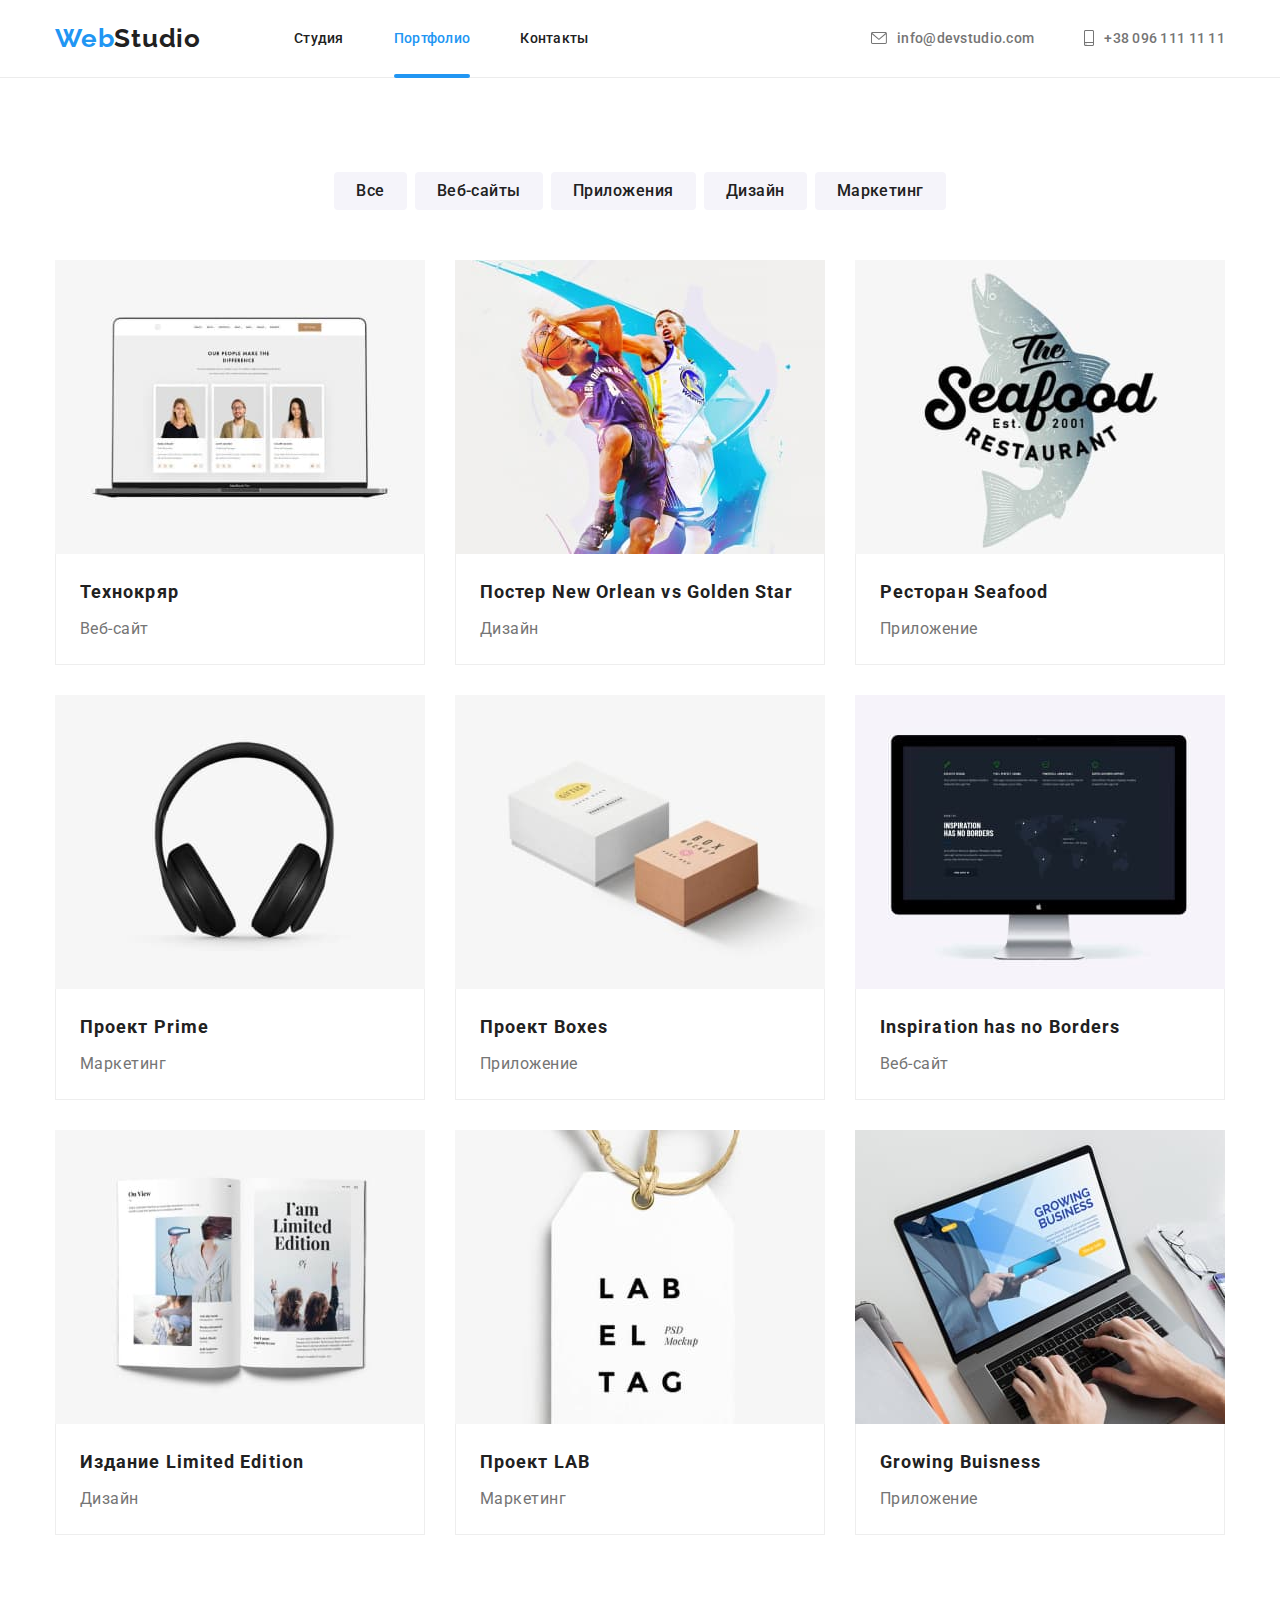
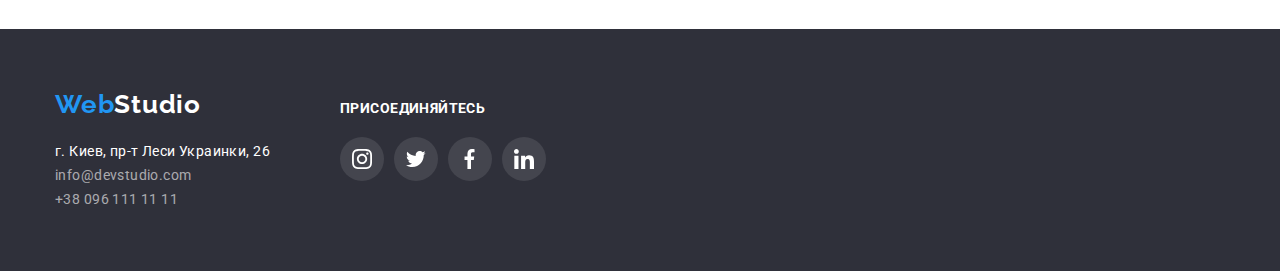
==== portfolio.html @ 673329dc "1" ====
<!DOCTYPE html>
<html lang="ru">
  <head>
    <meta charset="UTF-8" />
    <meta http-equiv="X-UA-Compatible" content="IE=edge" />
    <meta name="viewport" content="width=device-width, initial-scale=1.0" />
    <title>Homework1</title>
    <link
      rel="stylesheet"
      href="https://cdnjs.cloudflare.com/ajax/libs/modern-normalize/1.1.0/modern-normalize.min.css"
    />
    <link rel="stylesheet" href="./css/styles.css" />
    <link rel="preconnect" href="https://fonts.googleapis.com" />
    <link rel="preconnect" href="https://fonts.gstatic.com" crossorigin />
    <link
      href="https://fonts.googleapis.com/css2?family=Raleway:wght@700&family=Roboto:wght@400;500;700;900&display=swap"
      rel="stylesheet"
    />
  </head>
  <body>
    <header class="header-background">
      <div class="header-content container">
        <a href="./index.html" class="logo-link">
          <span class="logo-part">Web</span><span class="logo">Studio</span>
        </a>
        <nav class="main-nav">
          <ul class="site-nav">
            <li class="links"><a href="./index.html" class="link">Студия</a></li>
            <li class="links"><a href="./portfolio.html" class="link current">Портфолио</a></li>
            <li class="links"><a href="" class="link">Контакты</a></li>
          </ul>
        </nav>
        <ul class="contacts-nav">
          <li class="links">
            <a href="mailto:info@devstudio.com" class="link-contacts">
              <svg class="mail-icon" width="16px" height="12px">
                <use href="./images/symbol-defs.svg#icon-mail"></use>
              </svg>
              info@devstudio.com
            </a>
          </li>
          <li class="links">
            <a href="tel:+380961111111" class="link-contacts"
              ><svg class="phone-icon" width="10px" height="16px">
                <use href="./images/symbol-defs.svg#icon-smartphone"></use>
              </svg>
              +38 096 111 11 11</a
            >
          </li>
        </ul>
      </div>
    </header>
    <main>
      <section class="main">
        <div class="container">
        <ul class="portfolio-buttons">
          <li class="buttons"><button type="button" class="button-portfolio cursor">Все</button></li>
          <li class="buttons"><button type="button" class="button-portfolio cursor">Веб-сайты</button></li>
          <li class="buttons"><button type="button" class="button-portfolio cursor">Приложения</button></li>
          <li class="buttons"><button type="button" class="button-portfolio cursor">Дизайн</button></li>
          <li class="buttons"><button type="button" class="button-portfolio cursor">Маркетинг</button></li>
        </ul>
        <ul class="portfolio-projects">
          <li class="portfolio-list">
            <a href="">
            <div class="overlay">
            <img width="370" src="./images/Portfolio.jpg" alt="изображение вебсайта" class="project-pic"/>
            <p class="overlay-text">Ресурс предлагает комплексные предложения с разным уровнем функционала и сервисов. Все это позволит посетителю получить исчерпывающие сведения о компании или частном лице.</p>
          </div>
              <div class="card-content"><h2 class="project-name">Технокряр</h2>
              <p class="projects-description">Веб-сайт</p></div>
              </a>
          </li>
          <li class="portfolio-list">
            <a href=""></a>
            <div class="overlay">
              <img width="370" src="./images/Portfolio1.jpg" alt="постер" class="project-pic"/>
              <p class="overlay-text">Ресурс предлагает комплексные предложения с разным уровнем функционала и сервисов. Все это позволит посетителю получить исчерпывающие сведения о компании или частном лице.</p>
          </div>
              <div class="card-content"><h2 class="project-name">Постер New Orlean vs Golden Star</h2>
              <p class="projects-description">Дизайн</p></div></a>
          </li>
          <li class="portfolio-list"> 
          <a href="">
            <div class="overlay"> <img width="370" src="./images/Portfolio2.jpg" alt="лого ресторана" class="project-pic"/>
            <p class="overlay-text">Ресурс предлагает комплексные предложения с разным уровнем функционала и сервисов. Все это позволит посетителю получить исчерпывающие сведения о компании или частном лице.</p>
          </div>
              <div class="card-content"><h2 class="project-name">Ресторан Seafood</h2>
              <p class="projects-description">Приложение</p></div></a>
          </li>
          <li class="portfolio-list">
            <a href="">
           <div class="overlay"><img width="370" src="./images/porbtofio3.jpg" alt="наушники" class="project-pic"/>
              <p class="overlay-text">Ресурс предлагает комплексные предложения с разным уровнем функционала и сервисов. Все это позволит посетителю получить исчерпывающие сведения о компании или частном лице.</p>
          </div>
            <div class="card-content"><h2 class="project-name">Проект Prime</h2>
              <p class="projects-description">Маркетинг</p></div> </a>
          </li>
          <li class="portfolio-list">
            <a href=""></a>
           <div class="overlay">
              <img width="370" src="./images/portfolio4.jpg" alt="коробки" class="project-pic"/>
             <p class="overlay-text">Ресурс предлагает комплексные предложения с разным уровнем функционала и сервисов. Все это позволит посетителю получить исчерпывающие сведения о компании или частном лице.</p>
          </div>
              <div class="card-content"><h2 class="project-name">Проект Boxes</h2>
              <p class="projects-description">Приложение</p></div></a>
          </li>
          <li class="portfolio-list">
            <a href="">
         <div class="overlay">  
           <img width="370" src="./images/portfolio5.jpg" alt="вебсайт" class="project-pic"/>
          <p class="overlay-text">Ресурс предлагает комплексные предложения с разным уровнем функционала и сервисов. Все это позволит посетителю получить исчерпывающие сведения о компании или частном лице.</p>
          </div>
          <div class="card-content"><h2 class="project-name">Inspiration has no Borders</h2>
              <p class="projects-description">Веб-сайт</p></div></a>
          </li>
          <li class="portfolio-list">
            <a href="">
         <div class="overlay">  
              <img width="370" src="./images/portfolio6.jpg" alt="книга" class="project-pic" />
      <p class="overlay-text">Ресурс предлагает комплексные предложения с разным уровнем функционала и сервисов. Все это позволит посетителю получить исчерпывающие сведения о компании или частном лице.</p>
          </div>
              <div class="card-content"><h2 class="project-name">Издание Limited Edition</h2>
              <p class="projects-description">Дизайн</p></div></a>
          </li>
          <li class="portfolio-list">
            <a href=""></a>
          <div class="overlay">  
              <img width="370" src="./images/portfolio7.jpg" alt="книга" class="project-pic"/>
    <p class="overlay-text">Ресурс предлагает комплексные предложения с разным уровнем функционала и сервисов. Все это позволит посетителю получить исчерпывающие сведения о компании или частном лице.</p>
          </div>
              <div class="card-content"><h2 class="project-name">Проект LAB</h2>
              <p class="projects-description">Маркетинг</p></div></a>
          </li>
          <li class="portfolio-list">
            <a href="">
           <div class="overlay"> <img width="370" src="./images/portfolio8.jpg" alt="книга" class="project-pic"/>
              <p class="overlay-text">Ресурс предлагает комплексные предложения с разным уровнем функционала и сервисов. Все это позволит посетителю получить исчерпывающие сведения о компании или частном лице.</p>
          </div>
            <div class="card-content"><h2 class="project-name">Growing Buisness</h2>
              <p class="projects-description">Приложение</p></div></a>
          </li>
        </ul>
        </div>
      </section>
    </main>
    <footer class="footer">
      <div class="footer-info container">
     <div><a href="/index.html" class="logo-link">
       <span class="logo-part">Web</span><span class="logo-footer">Studio</span>
      </a>
      <address class="adress">
        г. Киев, пр-т Леси Украинки, 26
        <ul>
          <li>
            <a href="mailto:info@devstudio.com" class="link-contacts">info@devstudio.com</a>
          </li>
          <li class="footer-content"><a href="tel:+380961111111" class="link-contacts">+38 096 111 11 11</a></li>
        </ul></div> 
        <div class="social-footer">
      <h3 class="footer-title">Присоединяйтесь</h3>
      <ul class="footer-social-links">
        <li class="footer-links"><a href="" class="social-link-footer">
          <svg class="icon-style">
          <use href="./images/symbol-defs.svg#icon-instagram"></use>
                    </svg>
                  </a></li>
                  <li class="footer-links"><a href="" class="social-link-footer">
                    <svg class="icon-style">
                      <use href="./images/symbol-defs.svg#icon-twitter"></use>
                    </svg>
                  </a></li>
                 <li class="footer-links"><a href="" class="social-link-footer"
                    ><svg class="icon-style">
                      <use href="./images/symbol-defs.svg#icon-facebook"></use>
                    </svg>
                  </a></li>
                  <li class="footer-links"><a href="" class="social-link-footer"
                    ><svg class="icon-style">
                      <use href="./images/symbol-defs.svg#icon-linkedin"></use>
                    </svg>
                  </a></li>
                  </ul>
                  </div>
                  </div>
    </footer>
  </body>
</html>
---- css/styles.css ----
:root {
  --main-text-color: #212121;
  --secondary-color: #757575;
  --color-for-buttons: #2196f3;
}

body {
  color: var(--main-text-color);
  font-family: Roboto, sans-serif, Verdana, Geneva, Tahoma, sans-serif;
}
ul {
  list-style: none;
  text-decoration: none;
  padding-left: 0;
  margin-top: 0;
  margin-bottom: 0;
}

a {
  text-decoration: none;
}
p,
h2,
h3 {
  margin-top: 0px;
  margin-bottom: 0px;
}

img {
  display: block;
}

/* Header */
.sections {
  padding-top: 94px;
  padding-bottom: 94px;
}

.section-about-us {
  margin: 0px 0px 94px 0px;
}

.main-nav {
  margin-left: 93px;
  display: flex;
  align-items: center;
}
.container {
  width: 1200px;
  padding-left: 15px;
  padding-right: 15px;
  margin-left: auto;
  margin-right: auto;
  margin-bottom: 0;
}

.header-content {
  display: flex;
  align-items: center;
}

.site-nav > .links {
  margin-right: 50px;
}

.header-links:last-child {
  margin-right: 0;
}

.link {
  display: block;
  padding: 32px 0px 32px 0px;
  position: relative;
}

.header-background {
  color: #ffffff;
  border-bottom: 1px solid #ececec;
}

.text-decor {
  text-decoration: none;
}

.mail-icon {
  fill: currentColor;
  margin-right: 10px;
}

.phone-icon {
  fill: currentColor;
  margin-right: 10px;
}

/* Logo */

.logo {
  color: var(--main-text-color);
}

.logo-part {
  color: #2196f3;
  margin-top: 60px;
}

.logo-link {
  text-decoration: none;
  font-family: Raleway, sans-serif;
  font-weight: 700;
  font-size: 26px;
  line-height: 1.19;
  letter-spacing: 0.03em;
  display: inline-block;
}
.logo-footer {
  color: white;
}
/* hero */
/* hero */

.hero-section {
  background-color: #2f303a;
  max-width: 1600px;
  margin-right: auto;
  margin-left: auto;
  padding-top: 200px;
  padding-bottom: 200px;
  text-align: center;
  background-image: linear-gradient(rgba(47, 48, 58, 0.4), rgba(47, 48, 58, 0.4)),
    url(../images/bg-img.jpg);
}
.hero-title {
  margin-top: 0px;
  font-weight: 900;
  font-size: 44px;
  line-height: 1.36;
  letter-spacing: 0.06em;
  text-transform: uppercase;
  line-height: 60px;
  text-align: center;
  color: #ffffff;
}

.hero-container {
  width: 1200px;
  padding-left: 15px;
  padding-right: 15px;
  margin-left: auto;
  margin-right: auto;
}

.about-list {
  display: flex;
  margin-top: 0;
  margin-bottom: 0;
}

.box {
  max-width: 270px;
  justify-content: center;
  margin-right: auto;
}

.box:last-child {
  margin-right: 0;
}

/* about section */

.style-none {
  list-style: none;
}

.about-title {
  font-weight: 700;
  font-size: 14px;
  line-height: 1.14;
  letter-spacing: 0.03em;
  text-transform: uppercase;
  list-style: none;
  margin-top: 0px;
  margin-bottom: 10px;
}

.about-description {
  color: var(--secondary-color);
  font-size: 14px;
  line-height: 1.71;
  letter-spacing: 0.03em;
  list-style: none;
}
.our-projects {
  font-weight: 700;
  font-size: 36px;
  line-height: 1.16;
  text-align: center;
  letter-spacing: 0.03em;
  margin-bottom: 50px;
}

/* .our-work {
  display: flex;
  flex-wrap: wrap;
  justify-content: center;
  margin-bottom: 94px;
} */

.projects-list {
  display: flex;
  justify-content: center;
  align-items: center;
  margin-top: 0px;
  margin-bottom: 0px;
}

.project-img {
  display: block;
}

.projects-pic {
  margin-right: 30px;
}

.projects-pic:last-child {
  margin-right: 0;
}

/* our team */
.team {
  font-weight: 700;
  font-size: 36px;
  line-height: 1.16;
  text-align: center;
  letter-spacing: 0.03em;
  margin-bottom: 50px;
}

.team-social-link {
  margin-right: 10px;
}

.team-social-link:nth-child(4n) {
  margin-right: 0px;
}

.team-names {
  font-weight: 500;
  font-size: 16px;
  line-height: 1.18;
  text-align: center;
  letter-spacing: 0.03em;
  margin-bottom: 10px;
}

.team-list {
  display: flex;
  padding-left: 0;
  margin: 0;
  justify-content: center;
}

.team-card {
  margin-left: 30px;
  width: 270px;
  background-color: white;
  box-shadow: 0px 1px 3px rgba(0, 0, 0, 0.12), 0px 1px 1px rgba(0, 0, 0, 0.14),
    0px 2px 1px rgba(0, 0, 0, 0.2);
  border-radius: 0px 0px 4px 4px;
}

.team-card:first-child {
  margin-left: 0;
}

.team-card:nth-child(4n) {
  margin-right: 0;
}

.team-description {
  padding: 30px 0px 30px 0px;
}

.job-name {
  color: var(--secondary-color);
  font-size: 16px;
  line-height: 1.18;
  text-align: center;
  letter-spacing: 0.03em;
}

.section-color {
  background-color: #f5f4fa;
  padding: 94px 0px 94px 0px;
}

/* site-nav */
.site-nav {
  display: flex;
  list-style: none;
  margin-top: 0;
  margin-bottom: 0;
}

.site-nav .link {
  color: var(--main-text-color);
  font-weight: 500;
  font-size: 14px;
  line-height: 0.9;
  letter-spacing: 0.02em;
  text-decoration: none;
  transition-property: color;
  transition-duration: 250ms;
  transition-timing-function: cubic-bezier(0.4, 0, 0.2, 1);
}

.site-nav .link:hover,
.site-nav .link:focus {
  color: var(--color-for-buttons);
}
.site-nav .link.current {
  color: var(--color-for-buttons);
}

.current::after {
  position: absolute;
  content: '';
  display: block;
  bottom: -1px;
  background-color: var(--color-for-buttons);
  border-radius: 2px;
  width: 100%;
  height: 4px;
}

/* contacts nav */
.contacts-nav {
  list-style: none;
  display: flex;
  margin-left: auto;
  margin-top: 0px;
  margin-bottom: 0px;
  align-items: center;
}
.contacts-nav .links + .links {
  margin-left: 50px;
}

.links:nth-child(3) {
  margin-right: 0;
}

.link-contacts {
  color: var(--secondary-color);
  text-decoration: none;
  font-weight: 500;
  font-size: 14px;
  line-height: 16px;
  letter-spacing: 0.02em;
  display: flex;
  align-items: center;
  transition-property: color;
  transition-duration: 250ms;
  transition-timing-function: cubic-bezier(0.4, 0, 0.2, 1);
}

.link-contacts:focus,
.link-contacts:hover {
  color: var(--color-for-buttons);
}

/* button */
.button {
  color: #ffffff;
  background-color: #2196f3;
  box-shadow: 0px 4px 4px rgba(0, 0, 0, 0.15);
  border-radius: 4px;
  text-align: center;
  width: 200px;
  height: 50px;
  border-style: none;
  transition-property: background-color;
  transition-duration: 250ms;
  transition-timing-function: cubic-bezier(0.4, 0, 0.2, 1);
}

.button:hover,
.button:focus {
  background-color: #188ce8;
}

.cursor {
  cursor: pointer;
}

/* Portfolio! */
.portfolio-projects {
  margin-top: 0;
  margin-bottom: 0;
}

.project-pic {
  display: block;
  max-width: 100%;
  height: auto;
}

.background-thumb {
  position: absolute;
  width: 370px;
  height: 70px;
  bottom: 0;
  font-weight: 700;
  font-size: 14px;
  line-height: 1.14;
  text-align: center;
  letter-spacing: 0.03em;
  color: #ffffff;
  background-color: rgba(47, 48, 58, 0.8);
  padding: 27px 82px;
}

.thumb-position {
  position: relative;
  margin: 0;
}

.project-name {
  color: var(--main-text-color);
  font-weight: 700;
  font-size: 18px;
  line-height: 2;
  list-style: none;
  letter-spacing: 0.06em;
  margin-bottom: 4px;
}

.button-portfolio {
  background-color: #f5f4fa;
  border-radius: 4px;
  padding: 6px 22px;
  border-style: none;
  font-weight: 500;
  font-size: 16px;
  line-height: 1.62;
  text-align: center;
  letter-spacing: 0.03em;
  color: #212121;
  transition-property: background-color, box-shadow, color;
  transition-duration: 250ms;
  transition-timing-function: cubic-bezier(0.4, 0, 0.2, 1);
}

.button-portfolio:focus,
.button-portfolio:hover {
  background-color: #2196f3;
  box-shadow: 0px 3px 1px rgba(0, 0, 0, 0.1), 0px 1px 2px rgba(0, 0, 0, 0.08),
    0px 2px 2px rgba(0, 0, 0, 0.12);
  color: white;
}

.portfolio-buttons {
  display: flex;
  justify-content: center;
  margin-bottom: 50px;
}

.buttons {
  margin-right: 8px;
}

.buttons:last-child {
  margin-right: 0;
}

.portfolio-projects {
  display: flex;
  flex-wrap: wrap;
}

.portfolio-list {
  width: 370px;
  margin-right: 30px;
  margin-bottom: 30px;
  transition-property: box-shadow;
  transition-duration: 250ms;
  transition-timing-function: cubic-bezier(0.4, 0, 0.2, 1);
}

.portfolio-list:hover,
.portfolio-list:focus {
  box-shadow: 0px 1px 1px rgba(0, 0, 0, 0.12), 0px 4px 4px rgba(0, 0, 0, 0.06),
    1px 4px 6px rgba(0, 0, 0, 0.16);
}

.card-content {
  border-bottom: 1px solid #eeeeee;
  border-left: 1px solid #eeeeee;
  border-right: 1px solid #eeeeee;
  padding: 20px 24px 20px 24px;
}

.portfolio-list:nth-last-child(-n + 3) {
  margin-bottom: 0;
}

.portfolio-list:nth-child(3n) {
  margin-right: 0;
}

.projects-description {
  color: var(--secondary-color);
  font-size: 16px;
  line-height: 1.88;
  letter-spacing: 0.03em;
  list-style: none;
}
.projects-description:nth-child(n + 6) {
  margin-bottom: 0;
}

.main {
  padding-bottom: 94px;
  padding-top: 94px;
}

.adress {
  font-weight: 400;
  font-style: normal;
  font-size: 14px;
  line-height: 1.71;
  letter-spacing: 0.03em;
  color: #ffffff;
  margin-top: 20px;
}

.footer {
  background-color: #2f303a;
  padding: 60px 0px 60px 0px;
}
.adress a {
  font-weight: 400;
  font-size: 14px;
  line-height: 1.71;
  letter-spacing: 0.03em;
  color: rgba(255, 255, 255, 0.6);
  text-decoration: none;
  font-style: normal;
}

.social-links {
  display: flex;
  justify-content: center;
  margin: 15px 0px 0px 0px;
}

.svg-background {
  background-color: #f5f4fa;
  border-radius: 4px;
  text-align: center;
  width: 270px;
  height: 120px;
  display: flex;
  justify-content: center;
  align-items: center;
  margin-bottom: 30px;
}

.social-link {
  width: 44px;
  height: 44px;
  border-radius: 50%;
  align-items: center;
  background-color: white;
  justify-content: center;
  display: flex;
  color: #afb1b8;
  transition-property: color, background-color;
  transition-timing-function: cubic-bezier(0.4, 0, 0.2, 1);
  transition-duration: 250ms;
}

.social-link:hover {
  background-color: var(--color-for-buttons);
  color: white;
}

.icon-style {
  width: 20px;
  height: 20px;
  fill: currentColor;
}

.company-clients {
  display: flex;
  justify-content: center;
}

.company-link {
  border: 1px solid #afb1b8;
  text-align: center;
  fill: #afb1b8;
  border-radius: 4px;
  width: 170px;
  height: 92px;
  display: flex;
  justify-content: center;
  align-items: center;
  transition-duration: 250ms;
  transition-property: fill, border;
  transition-timing-function: cubic-bezier(0.4, 0, 0.2, 1);
}

.clients-list-items {
  margin-left: 30px;
}

.clients-list-items:first-child {
  margin-left: 0px;
}

.company-link:hover {
  border: 1px solid #2196f3;
  fill: var(--color-for-buttons);
}

.clients {
  font-weight: 700;
  color: var(--main-text-color);
  font-size: 36px;
  line-height: 42px;
  text-align: center;
  letter-spacing: 0.03em;
  text-align: center;
  margin-bottom: 50px;
}

.test {
  display: flex;
  align-items: baseline;
}

.footer-info {
  display: flex;
  align-items: baseline;
}

.social-footer {
  box-sizing: border-box;
  display: block;
  margin-left: 70px;
}

.footer-social-links {
  display: flex;
  list-style: none;
}

.footer-title {
  margin-bottom: 20px;
  font-weight: 700;
  font-size: 14px;
  line-height: 1.14;
  letter-spacing: 0.03em;
  text-transform: uppercase;
  color: #ffffff;
}
.social-link-footer {
  width: 44px;
  height: 44px;
  border-radius: 50%;
  background-color: rgba(255, 255, 255, 0.1);
  display: flex;
  justify-content: center;
  align-items: center;
  color: #ffffff;
  transition-property: color, background-color;
  transition-duration: 250ms;
  transition-timing-function: cubic-bezier(0.4, 0, 0.2, 1);
}

.social-link-footer:hover {
  background-color: var(--color-for-buttons);
  color: white;
}

.clients-list {
  display: flex;
}

.footer-links {
  margin-right: 10px;
}

.footer-links:last-child {
  margin-right: 0px;
}

.backdrop {
  position: fixed;
  top: 0;
  width: 100%;
  height: 100%;
  transition: opacity 250ms;
  transition-timing-function: cubic-bezier(0.4, 0, 0.2, 1);
  background-color: rgba(0, 0, 0, 0.2);
}

.modal {
  position: absolute;
  min-height: 581px;
  min-width: 528px;
  background: #ffffff;
  box-shadow: 0px 1px 3px rgba(0, 0, 0, 0.12), 0px 1px 1px rgba(0, 0, 0, 0.14),
    0px 2px 1px rgba(0, 0, 0, 0.2);
  border-radius: 4px;
  top: 50%;
  left: 50%;
  transform: translate(-50%, -50%);
}

.backdrop.is-hidden {
  opacity: 0;
  pointer-events: none;
}

.close-button {
  fill: black;
}

.btn-closing {
  position: absolute;
  background-color: white;
  border: 1px solid rgba(0, 0, 0, 0.1);
  border-radius: 50%;
  top: 8px;
  right: 8px;
  min-width: 30px;
  min-height: 30px;
  display: flex;
  align-items: center;
  justify-content: center;
}

.overlay {
  position: relative;
  overflow: hidden;
}

.overlay-text {
  position: absolute;
  top: 0;
  height: 100%;
  width: 100%;
  transform: translateY(101%);
  transition-property: transform;
  transition-duration: 250ms;
  transition-timing-function: cubic-bezier(0.4, 0, 0.2, 1);
  padding: 63px 24px;
  font-weight: 400;
  font-size: 18px;
  line-height: 1.56;
  letter-spacing: 0.03em;
  background-color: rgba(33, 150, 243, 0.9);
  color: #ffffff;
}

.portfolio-list:hover .overlay-text {
  transform: translateY(0%);
}
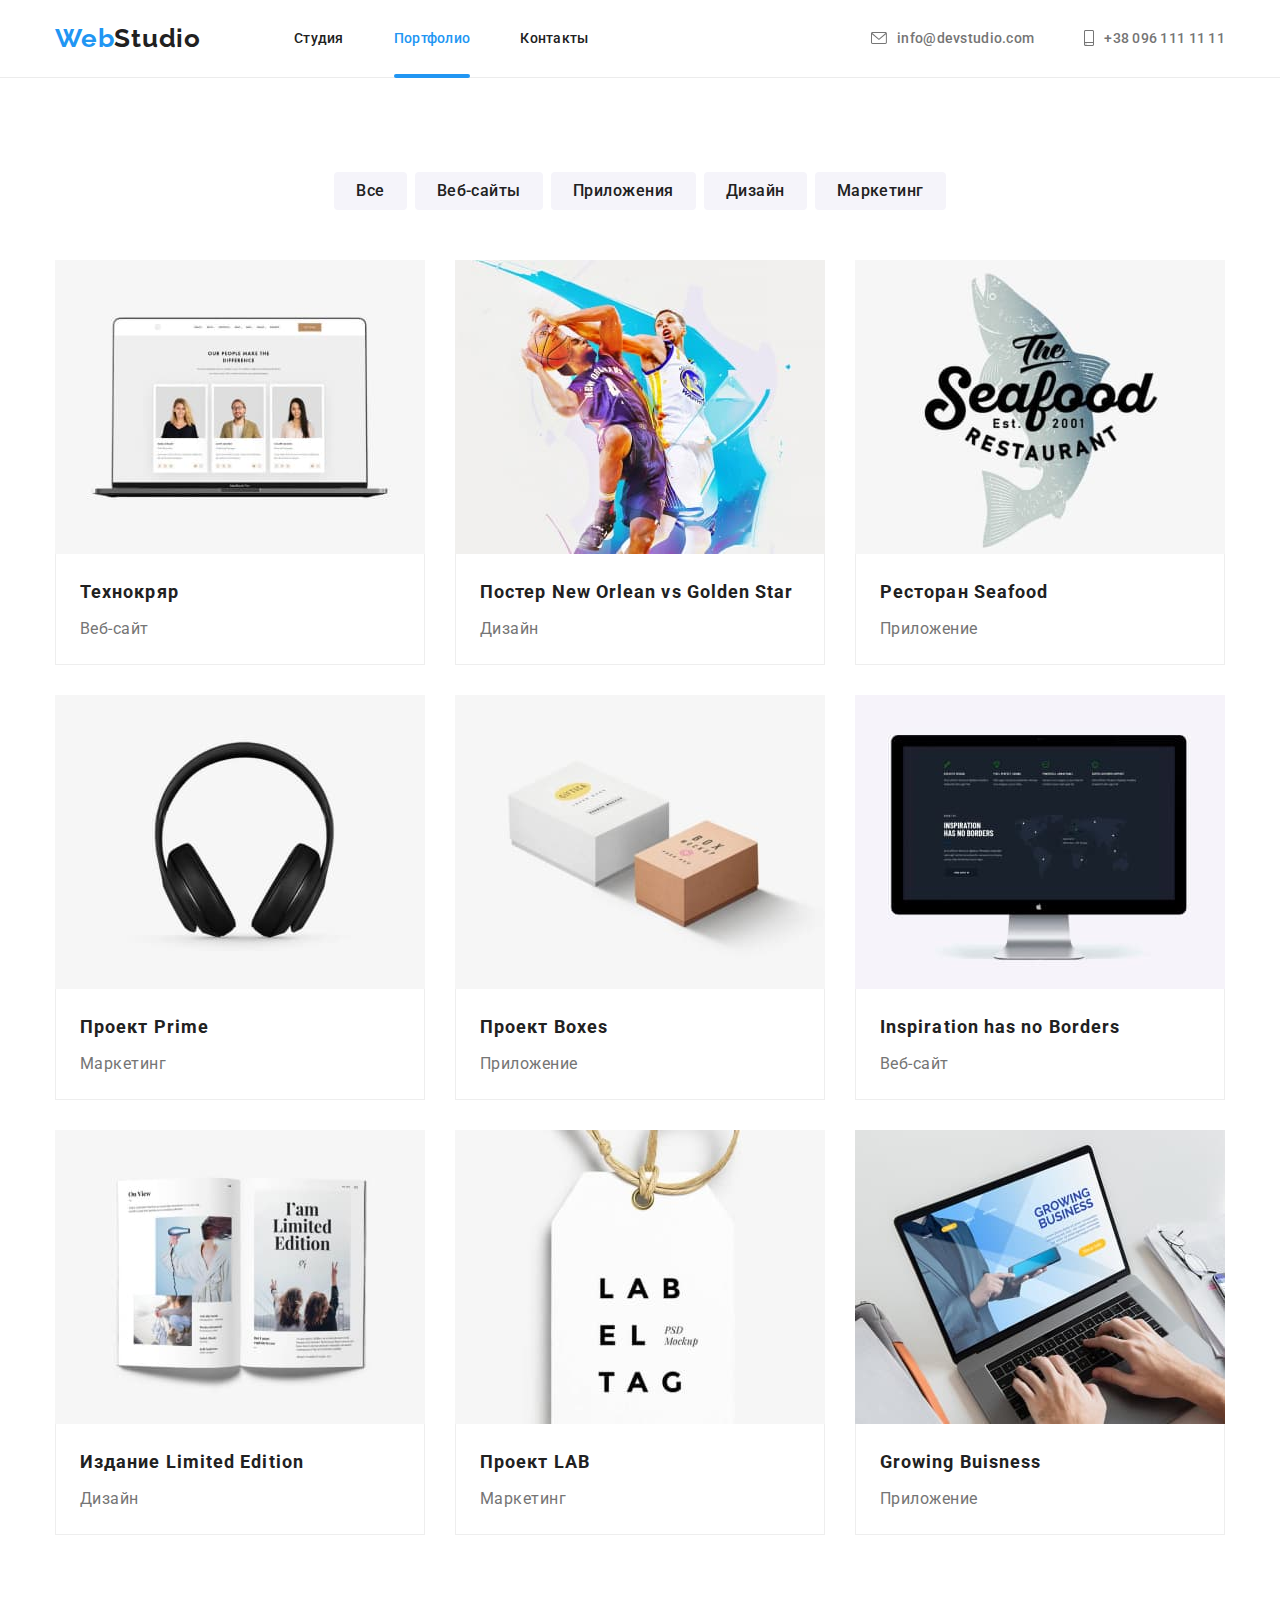
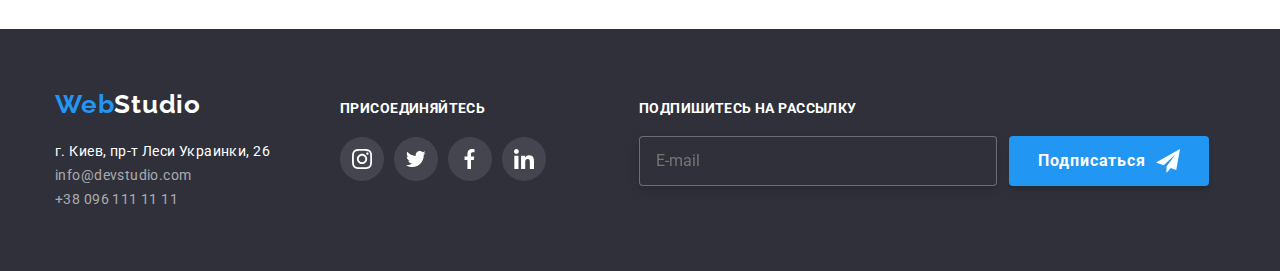
==== commit e849fa7e: "ok" ====
--- a/portfolio.html
+++ b/portfolio.html
@@ -144,45 +144,70 @@
         </div>
       </section>
     </main>
-    <footer class="footer">
+       <footer class="footer">
       <div class="footer-info container">
-     <div><a href="/index.html" class="logo-link">
-       <span class="logo-part">Web</span><span class="logo-footer">Studio</span>
-      </a>
-      <address class="adress">
-        г. Киев, пр-т Леси Украинки, 26
-        <ul>
-          <li>
-            <a href="mailto:info@devstudio.com" class="link-contacts">info@devstudio.com</a>
-          </li>
-          <li class="footer-content"><a href="tel:+380961111111" class="link-contacts">+38 096 111 11 11</a></li>
-        </ul></div> 
+        <div>
+          <a href="/index.html" class="logo-link">
+            <span class="logo-part">Web</span><span class="logo-footer">Studio</span>
+          </a>
+          <address class="adress">
+            г. Киев, пр-т Леси Украинки, 26
+            <ul>
+              <li>
+                <a href="mailto:info@devstudio.com" class="link-contacts">info@devstudio.com</a>
+              </li>
+              <li class="footer-content">
+                <a href="tel:+380961111111" class="link-contacts">+38 096 111 11 11</a>
+              </li>
+            </ul>
+          </address>
+        </div>
         <div class="social-footer">
-      <h3 class="footer-title">Присоединяйтесь</h3>
-      <ul class="footer-social-links">
-        <li class="footer-links"><a href="" class="social-link-footer">
-          <svg class="icon-style">
-          <use href="./images/symbol-defs.svg#icon-instagram"></use>
-                    </svg>
-                  </a></li>
-                  <li class="footer-links"><a href="" class="social-link-footer">
-                    <svg class="icon-style">
-                      <use href="./images/symbol-defs.svg#icon-twitter"></use>
-                    </svg>
-                  </a></li>
-                 <li class="footer-links"><a href="" class="social-link-footer"
-                    ><svg class="icon-style">
-                      <use href="./images/symbol-defs.svg#icon-facebook"></use>
-                    </svg>
-                  </a></li>
-                  <li class="footer-links"><a href="" class="social-link-footer"
-                    ><svg class="icon-style">
-                      <use href="./images/symbol-defs.svg#icon-linkedin"></use>
-                    </svg>
-                  </a></li>
-                  </ul>
-                  </div>
-                  </div>
+          <h3 class="footer-title">Присоединяйтесь</h3>
+          <ul class="footer-social-links">
+            <li class="footer-links">
+              <a href="" class="social-link-footer">
+                <svg class="icon-style">
+                  <use href="./images/symbol-defs.svg#icon-instagram"></use>
+                </svg>
+              </a>
+            </li>
+            <li class="footer-links">
+              <a href="" class="social-link-footer">
+                <svg class="icon-style">
+                  <use href="./images/symbol-defs.svg#icon-twitter"></use>
+                </svg>
+              </a>
+            </li>
+            <li class="footer-links">
+              <a href="" class="social-link-footer"
+                ><svg class="icon-style">
+                  <use href="./images/symbol-defs.svg#icon-facebook"></use>
+                </svg>
+              </a>
+            </li>
+            <li class="footer-links">
+              <a href="" class="social-link-footer"
+                ><svg class="icon-style">
+                  <use href="./images/symbol-defs.svg#icon-linkedin"></use>
+                </svg>
+              </a>
+            </li>
+          </ul>
+        </div>
+        <div class="input-footer">
+<b class="subscribe">ПОДПИШИТЕСЬ НА РАССЫЛКУ</b>
+<div class="input-content">
+<form>
+  <input type="email" class="email-input" placeholder="E-mail">
+</form>
+<button type="button" class="button-email cursor">
+            <span class="button-email-text">Подписаться</span>
+            <svg class="email-svg" width="24" height="24"><use href="/svg-modal/svg-modal again/symbol-defs.svg#send"></use></svg>
+          </button>
+          </div>
+      </div>   
+      </div>
     </footer>
   </body>
 </html>
--- a/css/styles.css
+++ b/css/styles.css
@@ -28,6 +28,10 @@
 
 img {
   display: block;
+}
+
+textarea {
+  resize: none;
 }
 
 /* Header */
@@ -537,6 +541,17 @@
   background-color: #2f303a;
   padding: 60px 0px 60px 0px;
 }
+
+.subscribe {
+  ont-weight: 700;
+  font-size: 14px;
+  line-height: 1.16;
+  letter-spacing: 0.03em;
+  text-transform: uppercase;
+  margin-bottom: 20px;
+  color: white;
+}
+
 .adress a {
   font-weight: 400;
   font-size: 14px;
@@ -707,8 +722,9 @@
 
 .modal {
   position: absolute;
-  min-height: 581px;
-  min-width: 528px;
+  height: 581px;
+  width: 528px;
+  padding: 40px;
   background: #ffffff;
   box-shadow: 0px 1px 3px rgba(0, 0, 0, 0.12), 0px 1px 1px rgba(0, 0, 0, 0.14),
     0px 2px 1px rgba(0, 0, 0, 0.2);
@@ -716,6 +732,187 @@
   top: 50%;
   left: 50%;
   transform: translate(-50%, -50%);
+  display: flex;
+  flex-direction: column;
+  justify-content: center;
+}
+
+.modal-field {
+  margin-bottom: 10px;
+}
+
+.button-modal {
+  color: #ffffff;
+  background-color: #2196f3;
+  box-shadow: 0px 4px 4px rgba(0, 0, 0, 0.15);
+  border-radius: 4px;
+  display: flex;
+  align-items: center;
+  justify-content: center;
+  width: 200px;
+  height: 50px;
+  border-style: none;
+  font-weight: 700;
+  font-size: 16px;
+  line-height: 1.88px;
+  letter-spacing: 0.06em;
+  transition-property: background-color;
+  transition-duration: 250ms;
+  transition-timing-function: cubic-bezier(0.4, 0, 0.2, 1);
+  margin-top: 30px;
+  margin-left: auto;
+  margin-right: auto;
+}
+
+.modal-text {
+  text-align: center;
+  font-weight: 700;
+  font-size: 20px;
+  line-height: 1.15;
+  letter-spacing: 0.03em;
+  margin-bottom: 12px;
+}
+
+.modal-label {
+  font-weight: 400;
+  font-size: 12px;
+  line-height: 1.12px;
+  letter-spacing: 0.01em;
+  color: #757575;
+}
+
+.checkbox-text {
+  font-size: 14px;
+  line-height: 1.71;
+  letter-spacing: 0.03em;
+  text-align: center;
+  display: flex;
+  align-items: center;
+  justify-content: center;
+  color: #757575;
+}
+
+.checkbox {
+  position: absolute;
+  width: 1px;
+  height: 1px;
+  margin: -1px;
+  border: 0;
+  padding: 0;
+  clip: rect(0 0 0 0);
+  overflow: hidden;
+}
+
+.modal-textarea:hover {
+  border-color: var(--color-for-buttons);
+}
+
+.checkbox:checked + .checkbox-text:before {
+  background-image: url(/images/agree.svg);
+  background-color: var(--color-for-buttons);
+  background-size: contain;
+  background-origin: border-box;
+  border-color: var(--color-for-buttons);
+}
+
+.checkbox-text:before {
+  content: '';
+  width: 16px;
+  height: 15px;
+  border: 2px solid var(--main-text-color);
+  border-radius: 25%;
+  margin-right: 8px;
+}
+
+.checkbox-border {
+  display: flex;
+  align-items: center;
+  justify-content: center;
+}
+
+.modal-input {
+  display: flex;
+  align-items: center;
+  width: 448px;
+  position: relative;
+  height: 40px;
+  border: 1px solid rgba(33, 33, 33, 0.2);
+  border-radius: 4px;
+  margin-bottom: 10px;
+  padding: 12px 35px;
+  cursor: pointer;
+  transition-property: border-color;
+  transition-duration: 250ms;
+  transition-timing-function: cubic-bezier(0.4, 0, 0.2, 1);
+}
+
+.modal-input:nth-last-child() {
+}
+
+.modal-input:hover,
+.modal-input:focus {
+  border-color: var(--color-for-buttons);
+  outline: none;
+}
+
+.modal-input:hover + .modal-svg {
+  fill: #188ce8;
+}
+
+.modal-input:hover,
+.modal-input:focus + .modal-svg {
+  fill: #188ce8;
+}
+
+.modal-icon {
+  position: relative;
+}
+
+.modal-svg {
+  position: absolute;
+  fill: black;
+  left: 15px;
+  top: 50%;
+  transform: translateY(-50%);
+  justify-content: center;
+  align-items: center;
+  transition-property: fill;
+  transition-duration: 250ms;
+  transition-timing-function: cubic-bezier(0.4, 0, 0.2, 1);
+}
+
+.modal-textarea {
+  width: 448px;
+  display: flex;
+  flex-direction: column;
+  margin: auto;
+  padding: 12px 16px;
+  border: 1px solid rgba(33, 33, 33, 0.2);
+  border-radius: 4px;
+  margin-top: 4px;
+  margin-bottom: 20px;
+  cursor: pointer;
+  transition-property: border-color;
+  transition-duration: 250ms;
+  transition-timing-function: cubic-bezier(0.4, 0, 0.2, 1);
+}
+
+.modal-textarea:hover,
+.modal-textarea:focus {
+  outline: none;
+  border-color: var(--color-for-buttons);
+}
+
+.agreement-link {
+  text-decoration: underline;
+  cursor: pointer;
+  color: var(--color-for-buttons);
+}
+
+.input-name {
+  margin-left: 40px;
+  margin-top: 12px;
+  margin-bottom: 0;
 }
 
 .backdrop.is-hidden {
@@ -725,6 +922,14 @@
 
 .close-button {
   fill: black;
+  cursor: pointer;
+  transition-property: fill;
+  transition-duration: 250ms;
+  transition-timing-function: cubic-bezier(0.4, 0, 0.2, 1);
+}
+
+.close-button:hover {
+  fill: var(--color-for-buttons);
 }
 
 .btn-closing {
@@ -767,3 +972,60 @@
 .portfolio-list:hover .overlay-text {
   transform: translateY(0%);
 }
+
+.input-footer {
+  display: flex;
+  flex-direction: column;
+  margin-left: 93px;
+}
+
+.input-content {
+  display: flex;
+}
+
+.email-input {
+  min-width: 358px;
+  height: 50px;
+  padding-left: 16px;
+  display: flex;
+  outline: none;
+  border: 1px solid rgba(255, 255, 255, 0.3);
+  filter: drop-shadow(0px 4px 4px rgba(0, 0, 0, 0.15));
+  border-radius: 4px;
+  background-color: #2f303a;
+  color: rgba(255, 255, 255, 0.3);
+}
+
+.button-email-text {
+  font-weight: 700;
+  font-size: 16px;
+  line-height: 1.88;
+  letter-spacing: 0.06em;
+}
+
+.button-email {
+  display: flex;
+  align-items: center;
+  justify-content: center;
+  color: #ffffff;
+  background-color: #2196f3;
+  box-shadow: 0px 4px 4px rgba(0, 0, 0, 0.15);
+  border-radius: 4px;
+  text-align: center;
+  width: 200px;
+  height: 50px;
+  border-style: none;
+  transition-property: background-color;
+  transition-duration: 250ms;
+  transition-timing-function: cubic-bezier(0.4, 0, 0.2, 1);
+  margin-left: 12px;
+}
+
+.email-svg {
+  margin-left: 10px;
+}
+
+.button-container {
+  margin-left: 10px;
+  display: inline;
+}
